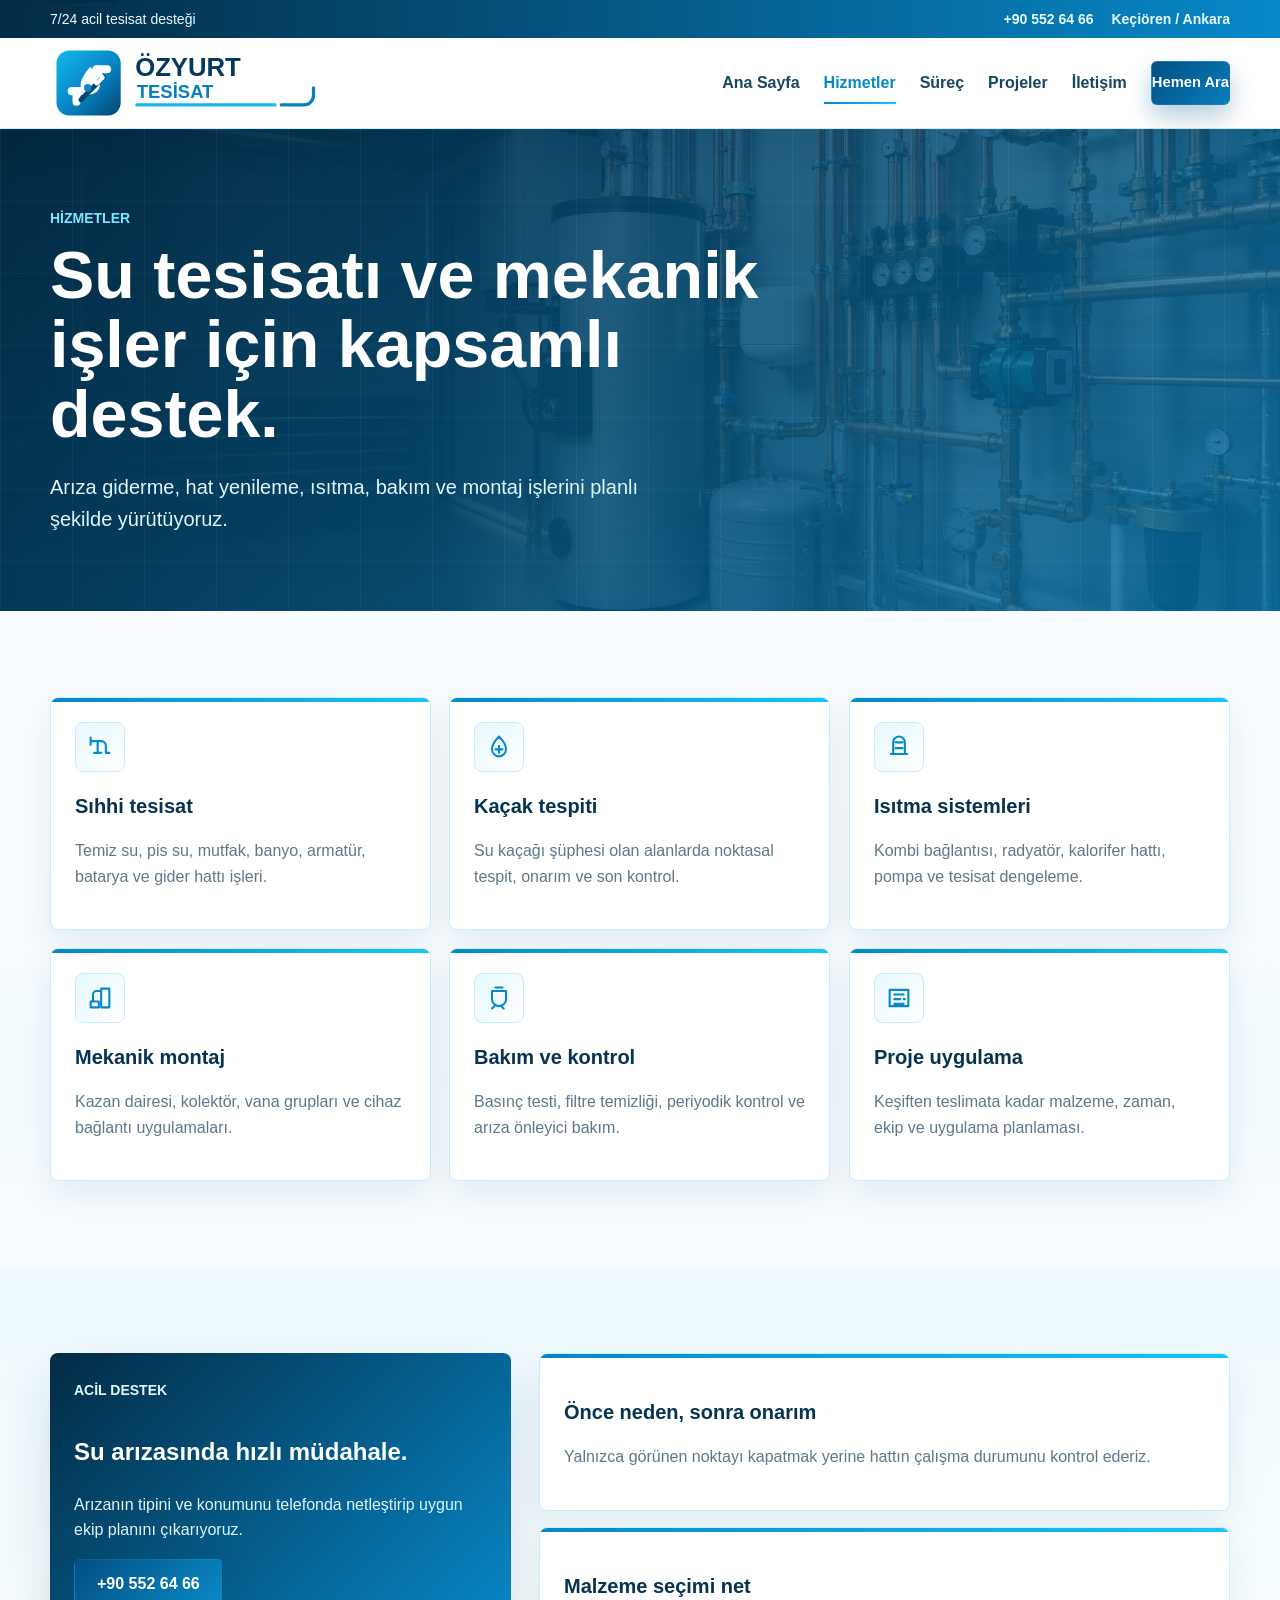
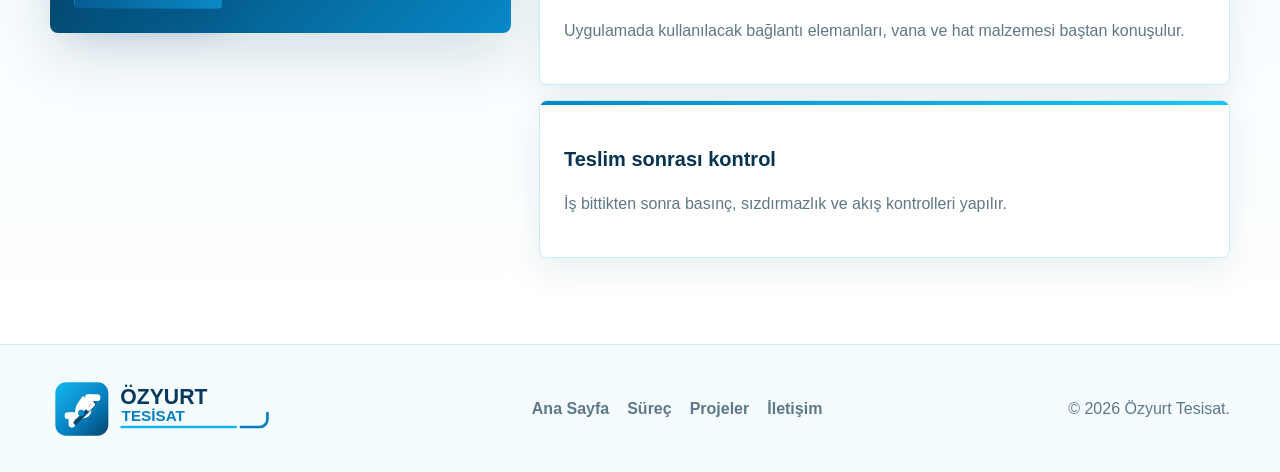
==== hizmetler.html @ d8ae40df "Add files via upload" ====
<!doctype html>
<html lang="tr">
  <head>
    <meta charset="utf-8">
    <meta name="viewport" content="width=device-width, initial-scale=1">
    <meta name="description" content="Özyurt Tesisat hizmetleri: sıhhi tesisat, kaçak tespiti, ısıtma sistemleri, mekanik montaj, bakım ve proje uygulama.">
    <title>Hizmetler | Özyurt Tesisat</title>
    <link rel="icon" href="assets/logo.svg" type="image/svg+xml">
    <link rel="stylesheet" href="styles.css?v=anim8">
  </head>
  <body data-page="hizmetler">
    <a class="skip-link" href="#icerik">İçeriğe geç</a>
    <header class="site-header">
      <div class="topbar">
        <div class="container topbar__inner">
          <span>7/24 acil tesisat desteği</span>
          <div class="topbar__links"><a href="tel:+905526466">+90 552 64 66</a><a href="iletisim.html">Keçiören / Ankara</a></div>
        </div>
      </div>
      <nav class="navbar" aria-label="Ana menü">
        <div class="container navbar__inner">
          <a class="brand" href="index.html"><img src="assets/logo.svg" alt="Özyurt Tesisat"></a>
          <button class="menu-toggle" type="button" aria-expanded="false" aria-controls="site-menu"><span class="menu-toggle__line"></span><span class="menu-toggle__line"></span><span class="menu-toggle__line"></span><span class="sr-only">Menü</span></button>
          <div class="site-menu" id="site-menu">
            <a href="index.html" data-page-link="home">Ana Sayfa</a>
            <a href="hizmetler.html" data-page-link="hizmetler">Hizmetler</a>
            <a href="surec.html" data-page-link="surec">Süreç</a>
            <a href="projeler.html" data-page-link="projeler">Projeler</a>
            <a href="iletisim.html" data-page-link="iletisim">İletişim</a>
            <a class="nav-cta" href="tel:+905526466">Hemen Ara</a>
          </div>
        </div>
      </nav>
    </header>

    <main id="icerik">
      <section class="inner-hero">
        <div class="container inner-hero__content">
          <p class="eyebrow">Hizmetler</p>
          <h1>Su tesisatı ve mekanik işler için kapsamlı destek.</h1>
          <p class="inner-hero__lead">Arıza giderme, hat yenileme, ısıtma, bakım ve montaj işlerini planlı şekilde yürütüyoruz.</p>
        </div>
      </section>

      <section class="section">
        <div class="container services-grid">
          <article class="service-card"><span class="service-card__icon"><svg viewBox="0 0 24 24"><path d="M4 7h9a4 4 0 0 1 4 4v6M17 17h3M4 7V4m0 3v3M10 7v10m-3 0h6"/></svg></span><h3>Sıhhi tesisat</h3><p>Temiz su, pis su, mutfak, banyo, armatür, batarya ve gider hattı işleri.</p></article>
          <article class="service-card"><span class="service-card__icon"><svg viewBox="0 0 24 24"><path d="M12 3s6 6 6 11a6 6 0 0 1-12 0C6 9 12 3 12 3Zm0 8v6m-3-3h6"/></svg></span><h3>Kaçak tespiti</h3><p>Su kaçağı şüphesi olan alanlarda noktasal tespit, onarım ve son kontrol.</p></article>
          <article class="service-card"><span class="service-card__icon"><svg viewBox="0 0 24 24"><path d="M5 18h14M7 18V8a5 5 0 0 1 10 0v10M9 8h6m-6 5h6"/></svg></span><h3>Isıtma sistemleri</h3><p>Kombi bağlantısı, radyatör, kalorifer hattı, pompa ve tesisat dengeleme.</p></article>
          <article class="service-card"><span class="service-card__icon"><svg viewBox="0 0 24 24"><path d="M4 15h7v5H4zM13 4h7v16h-7zM6 15V9a3 3 0 0 1 3-3h4"/></svg></span><h3>Mekanik montaj</h3><p>Kazan dairesi, kolektör, vana grupları ve cihaz bağlantı uygulamaları.</p></article>
          <article class="service-card"><span class="service-card__icon"><svg viewBox="0 0 24 24"><path d="M6 6h12v7a6 6 0 0 1-12 0V6Zm3-3h6M8 19l-2 2m8-2 2 2"/></svg></span><h3>Bakım ve kontrol</h3><p>Basınç testi, filtre temizliği, periyodik kontrol ve arıza önleyici bakım.</p></article>
          <article class="service-card"><span class="service-card__icon"><svg viewBox="0 0 24 24"><path d="M4 5h16v14H4zM8 9h8M8 13h5M16 13h1M8 17h8"/></svg></span><h3>Proje uygulama</h3><p>Keşiften teslimata kadar malzeme, zaman, ekip ve uygulama planlaması.</p></article>
        </div>
      </section>

      <section class="section section--tint">
        <div class="container page-grid">
          <aside class="page-aside">
            <p class="eyebrow">Acil destek</p>
            <h2>Su arızasında hızlı müdahale.</h2>
            <p>Arızanın tipini ve konumunu telefonda netleştirip uygun ekip planını çıkarıyoruz.</p>
            <a class="btn btn--primary" href="tel:+905526466">+90 552 64 66</a>
          </aside>
          <div class="detail-stack">
            <article class="card-panel"><h3>Önce neden, sonra onarım</h3><p>Yalnızca görünen noktayı kapatmak yerine hattın çalışma durumunu kontrol ederiz.</p></article>
            <article class="card-panel"><h3>Malzeme seçimi net</h3><p>Uygulamada kullanılacak bağlantı elemanları, vana ve hat malzemesi baştan konuşulur.</p></article>
            <article class="card-panel"><h3>Teslim sonrası kontrol</h3><p>İş bittikten sonra basınç, sızdırmazlık ve akış kontrolleri yapılır.</p></article>
          </div>
        </div>
      </section>
    </main>

    <footer class="site-footer">
      <div class="container site-footer__inner">
        <img src="assets/logo.svg" alt="Özyurt Tesisat">
        <div class="footer-links"><a href="index.html">Ana Sayfa</a><a href="surec.html">Süreç</a><a href="projeler.html">Projeler</a><a href="iletisim.html">İletişim</a></div>
        <p>© <span id="year"></span> Özyurt Tesisat.</p>
      </div>
    </footer>
    <script src="script.js?v=anim8"></script>
  </body>
</html>
---- styles.css ----
:root {
  --ink: #06334f;
  --muted: #5e7888;
  --deep: #032b45;
  --navy: #043a5c;
  --blue: #0788c8;
  --cyan: #19c4f4;
  --aqua: #7ae6ff;
  --foam: #effbff;
  --foam-strong: #dff7ff;
  --paper: #ffffff;
  --line: #c8edf8;
  --shadow: 0 22px 60px rgba(3, 43, 69, 0.14);
}

* {
  box-sizing: border-box;
}

html {
  scroll-behavior: smooth;
}

body {
  margin: 0;
  color: var(--ink);
  background: linear-gradient(180deg, #ffffff 0%, #f4fbff 52%, #ffffff 100%);
  font-family: "Segoe UI", Arial, Helvetica, sans-serif;
  line-height: 1.6;
}

.site-header,
main,
.site-footer {
  animation: contentEnter 800ms cubic-bezier(0.16, 1, 0.3, 1) forwards;
}

img,
svg {
  display: block;
  max-width: 100%;
}

a {
  color: inherit;
  text-decoration: none;
}

button,
input,
select,
textarea {
  font: inherit;
}

.skip-link {
  position: absolute;
  top: -40px;
  left: 16px;
  z-index: 60;
  padding: 8px 12px;
  color: var(--paper);
  background: var(--deep);
  border-radius: 6px;
}

.skip-link:focus {
  top: 12px;
}

.sr-only {
  position: absolute;
  width: 1px;
  height: 1px;
  padding: 0;
  margin: -1px;
  overflow: hidden;
  clip: rect(0, 0, 0, 0);
  white-space: nowrap;
  border: 0;
}

.container {
  width: min(1180px, calc(100% - 40px));
  margin: 0 auto;
}

.site-header {
  position: sticky;
  top: 0;
  z-index: 30;
  background: rgba(255, 255, 255, 0.96);
  border-bottom: 1px solid var(--line);
  box-shadow: 0 12px 36px rgba(3, 43, 69, 0.08);
  backdrop-filter: blur(16px);
}

.topbar {
  color: #e9fbff;
  background: linear-gradient(90deg, var(--deep), var(--blue));
  font-size: 0.875rem;
}

.topbar__inner,
.navbar__inner,
.intro-band__inner,
.site-footer__inner {
  display: flex;
  align-items: center;
  justify-content: space-between;
  gap: 20px;
}

.topbar__inner {
  min-height: 38px;
}

.topbar__links {
  display: flex;
  gap: 18px;
  flex-wrap: wrap;
  font-weight: 700;
}

.navbar__inner {
  min-height: 90px;
}

.brand {
  width: 286px;
  max-width: 45vw;
}

.brand img {
  width: 100%;
  height: auto;
}

.site-menu {
  display: flex;
  align-items: center;
  gap: 24px;
  color: #17475f;
  font-weight: 800;
}

.site-menu a {
  position: relative;
  padding: 8px 0;
}

.site-menu a:not(.nav-cta)::after {
  position: absolute;
  left: 0;
  bottom: 0;
  width: 100%;
  height: 2px;
  content: "";
  background: linear-gradient(90deg, var(--blue), var(--cyan));
  transform: scaleX(0);
  transform-origin: left;
  transition: transform 180ms ease;
}

.site-menu a:hover::after,
.site-menu a:focus-visible::after,
.site-menu a.is-active::after {
  transform: scaleX(1);
}

.site-menu a.is-active {
  color: var(--blue);
}

.nav-cta {
  display: inline-flex;
  align-items: center;
  justify-content: center;
  min-height: 44px;
  padding: 0 20px;
  color: var(--paper);
  font-size: 0.92rem;
  background: linear-gradient(135deg, #034f82, #087ebd);
  border: 1px solid rgba(255, 255, 255, 0.12);
  border-radius: 6px;
  box-shadow: 0 12px 24px rgba(3, 79, 130, 0.28);
}

.menu-toggle {
  display: none;
  flex: 0 0 44px;
  width: 44px;
  height: 44px;
  align-items: center;
  justify-content: center;
  flex-direction: column;
  gap: 5px;
  padding: 0;
  background: var(--blue);
  border: 1px solid var(--blue);
  border-radius: 6px;
  cursor: pointer;
}

.menu-toggle__line {
  width: 20px;
  height: 2px;
  background: var(--paper);
}

.hero {
  position: relative;
  min-height: 66vh;
  display: grid;
  align-items: center;
  overflow: hidden;
  color: var(--paper);
}

.hero__bg {
  position: absolute;
  inset: 0;
  background:
    linear-gradient(90deg, rgba(3, 43, 69, 0.95) 0%, rgba(4, 58, 92, 0.84) 43%, rgba(7, 136, 200, 0.22) 78%),
    url("assets/ozyurt-hero.png") center right / cover no-repeat;
}

.hero__content {
  position: relative;
  z-index: 1;
  display: grid;
  grid-template-columns: minmax(0, 1.06fr) minmax(310px, 0.74fr);
  gap: 46px;
  align-items: center;
  padding: 64px 0 46px;
}

.hero-copy {
  min-width: 0;
}

.eyebrow,
.section-kicker {
  display: inline-flex;
  margin: 0 0 12px;
  color: var(--blue);
  font-size: 0.875rem;
  font-weight: 900;
  text-transform: uppercase;
}

.hero .eyebrow,
.inner-hero .eyebrow,
.contact-section .eyebrow {
  color: var(--aqua);
}

.hero h1,
.inner-hero h1 {
  max-width: 760px;
  margin: 0;
  font-size: 4.15rem;
  line-height: 1.04;
  letter-spacing: 0;
  overflow-wrap: break-word;
}

.hero__lead,
.inner-hero__lead {
  max-width: 650px;
  margin: 22px 0 0;
  color: #dff7ff;
  font-size: 1.25rem;
}

.hero__actions,
.cta-actions {
  display: flex;
  flex-wrap: wrap;
  gap: 14px;
  margin-top: 34px;
}

.btn {
  display: inline-flex;
  align-items: center;
  justify-content: center;
  gap: 10px;
  min-height: 50px;
  padding: 0 22px;
  color: inherit;
  border: 1px solid transparent;
  border-radius: 6px;
  font-weight: 900;
  cursor: pointer;
  transition: transform 180ms ease, box-shadow 180ms ease, background-color 180ms ease;
}

.btn svg {
  width: 18px;
  height: 18px;
  fill: none;
  stroke: currentColor;
  stroke-width: 2.4;
  stroke-linecap: round;
  stroke-linejoin: round;
}

.btn:hover,
.btn:focus-visible {
  transform: translateY(-2px);
}

.btn--primary {
  color: var(--paper);
  background: linear-gradient(135deg, #034f82, #0b8bc7);
  box-shadow: 0 16px 32px rgba(3, 79, 130, 0.3);
}

.btn--ghost {
  color: var(--paper);
  background: rgba(255, 255, 255, 0.1);
  border-color: rgba(255, 255, 255, 0.34);
}

.btn--outline {
  color: var(--blue);
  background: var(--paper);
  border-color: var(--line);
}

.hero__metrics {
  display: grid;
  grid-template-columns: repeat(3, minmax(0, 158px));
  gap: 12px;
  margin-top: 36px;
}

.hero__metrics div {
  min-height: 92px;
  padding: 16px;
  background: rgba(255, 255, 255, 0.12);
  border: 1px solid rgba(255, 255, 255, 0.22);
  border-radius: 8px;
  backdrop-filter: blur(10px);
}

.hero__metrics strong,
.hero__metrics span {
  display: block;
}

.hero__metrics strong {
  font-size: 1.25rem;
}

.hero__metrics span {
  margin-top: 3px;
  color: #d8f7ff;
  font-size: 0.875rem;
}

.hero-card {
  align-self: center;
  display: flex;
  flex-direction: column;
  justify-content: center;
  min-height: 380px;
  padding: 28px;
  color: var(--paper);
  background:
    linear-gradient(180deg, rgba(255, 255, 255, 0.16), rgba(255, 255, 255, 0.08)),
    rgba(3, 43, 69, 0.54);
  border: 1px solid rgba(216, 247, 255, 0.28);
  border-radius: 8px;
  box-shadow: 0 28px 80px rgba(0, 16, 28, 0.32);
  backdrop-filter: blur(18px);
}

.hero-card__badge {
  width: max-content;
  padding: 7px 10px;
  color: #dbf8ff;
  background: rgba(25, 196, 244, 0.18);
  border: 1px solid rgba(122, 230, 255, 0.26);
  border-radius: 6px;
  font-size: 0.78rem;
  font-weight: 900;
  text-transform: uppercase;
}

.hero-card h2 {
  margin: 18px 0 10px;
  font-size: 2rem;
  line-height: 1.15;
}

.hero-card p,
.hero-card dd {
  color: #d8f7ff;
}

.hero-card p {
  margin: 0;
}

.hero-card dl {
  display: grid;
  gap: 12px;
  margin: 24px 0;
}

.hero-card dl div {
  padding: 14px;
  background: rgba(255, 255, 255, 0.1);
  border: 1px solid rgba(255, 255, 255, 0.14);
  border-radius: 8px;
}

.hero-card dt {
  color: var(--aqua);
  font-size: 0.78rem;
  font-weight: 900;
  text-transform: uppercase;
}

.hero-card dd {
  margin: 4px 0 0;
  font-weight: 800;
}

.trust-band {
  position: relative;
  margin-top: -34px;
  z-index: 2;
}

.trust-grid {
  display: grid;
  grid-template-columns: repeat(4, minmax(0, 1fr));
  gap: 12px;
  padding: 14px;
  background: rgba(255, 255, 255, 0.94);
  border: 1px solid var(--line);
  border-radius: 8px;
  box-shadow: var(--shadow);
  backdrop-filter: blur(12px);
}

.trust-grid article {
  min-height: 108px;
  padding: 18px;
  background: linear-gradient(180deg, #ffffff, #f3fbff);
  border: 1px solid #d7f3fb;
  border-radius: 8px;
}

.trust-grid strong,
.trust-grid span {
  display: block;
}

.trust-grid strong {
  color: var(--ink);
  font-size: 1.05rem;
}

.trust-grid span {
  margin-top: 6px;
  color: var(--muted);
  font-size: 0.92rem;
}

.intro-band {
  background: var(--paper);
  border-bottom: 1px solid var(--line);
}

.intro-band__inner {
  min-height: 96px;
}

.intro-band p {
  max-width: 780px;
  margin: 0;
  color: var(--muted);
  font-size: 1.0625rem;
}

.intro-band a,
.text-link {
  color: var(--blue);
  font-weight: 900;
  border-bottom: 2px solid var(--cyan);
}

.section {
  padding: 86px 0;
}

.section--tint {
  background: linear-gradient(180deg, var(--foam) 0%, #ffffff 100%);
}

.section--compact {
  padding-top: 18px;
}

.section-heading {
  max-width: 770px;
  margin-bottom: 36px;
}

.section-heading h2,
.split__copy h2,
.showcase__content h2,
.contact-copy h2,
.card-panel h2 {
  margin: 0;
  color: var(--ink);
  font-size: 2.25rem;
  line-height: 1.18;
  letter-spacing: 0;
}

.section-heading p,
.split__copy p,
.showcase__content p,
.card-panel p,
.project-card p,
.service-card p,
.process-card p,
.faq-item p,
.contact-copy p {
  color: var(--muted);
}

.services-grid,
.project-grid,
.feature-grid {
  display: grid;
  grid-template-columns: repeat(3, minmax(0, 1fr));
  gap: 18px;
}

.service-card,
.process-card,
.project-card,
.card-panel,
.faq-item,
.contact-form,
.contact-info-card {
  background: var(--paper);
  border: 1px solid var(--line);
  border-radius: 8px;
  box-shadow: 0 12px 34px rgba(3, 43, 69, 0.08);
}

.service-card,
.process-card,
.project-card,
.card-panel {
  position: relative;
  overflow: hidden;
  padding: 24px;
  transition: transform 180ms ease, box-shadow 180ms ease, border-color 180ms ease;
}

.service-card::before,
.process-card::before,
.project-card::before,
.card-panel::before,
.contact-info-card::before {
  position: absolute;
  inset: 0 auto auto 0;
  width: 100%;
  height: 4px;
  content: "";
  background: linear-gradient(90deg, var(--blue), var(--cyan));
}

.service-card:hover,
.process-card:hover,
.project-card:hover,
.card-panel:hover {
  transform: translateY(-4px);
  border-color: #9ce6f7;
  box-shadow: 0 20px 50px rgba(3, 43, 69, 0.13);
}

.service-card {
  min-height: 232px;
}

.service-card__icon,
.feature-icon {
  display: grid;
  width: 50px;
  height: 50px;
  place-items: center;
  color: var(--blue);
  background: linear-gradient(135deg, #e6f9ff, #ffffff);
  border: 1px solid var(--line);
  border-radius: 8px;
}

.service-card__icon svg,
.feature-icon svg {
  width: 28px;
  height: 28px;
  fill: none;
  stroke: currentColor;
  stroke-width: 1.8;
  stroke-linecap: round;
  stroke-linejoin: round;
}

.service-card h3,
.process-card h3,
.project-card h3,
.card-panel h3 {
  margin: 18px 0 8px;
  font-size: 1.25rem;
}

.split {
  display: grid;
  grid-template-columns: 0.9fr 1.1fr;
  gap: 56px;
  align-items: start;
}

.process-list {
  display: grid;
  grid-template-columns: repeat(2, minmax(0, 1fr));
  gap: 16px;
}

.process-card {
  min-height: 178px;
}

.process-card span {
  color: var(--blue);
  font-size: 1rem;
  font-weight: 900;
}

.showcase {
  background: #ffffff;
}

.showcase__inner {
  display: grid;
  grid-template-columns: 1.05fr 0.95fr;
  gap: 52px;
  align-items: center;
}

.showcase__image {
  min-height: 520px;
  background:
    linear-gradient(180deg, rgba(7, 136, 200, 0.04), rgba(3, 43, 69, 0.15)),
    url("assets/ozyurt-hero.png") center right / cover no-repeat;
  border-radius: 8px;
  box-shadow: var(--shadow);
}

.check-list {
  display: grid;
  gap: 12px;
  padding: 0;
  margin: 22px 0 0;
  list-style: none;
}

.check-list li {
  position: relative;
  padding-left: 28px;
  color: #24566d;
  font-weight: 800;
}

.check-list li::before {
  position: absolute;
  left: 0;
  top: 3px;
  width: 18px;
  height: 18px;
  content: "";
  background: linear-gradient(135deg, var(--blue), var(--cyan));
  border-radius: 50%;
  box-shadow: 0 0 0 5px rgba(25, 196, 244, 0.12);
}

.inner-hero {
  position: relative;
  overflow: hidden;
  color: var(--paper);
  background:
    linear-gradient(90deg, rgba(255, 255, 255, 0.07) 1px, transparent 1px),
    linear-gradient(180deg, rgba(255, 255, 255, 0.06) 1px, transparent 1px),
    linear-gradient(135deg, var(--deep), var(--blue));
  background-size: 72px 72px, 72px 72px, auto;
}

.inner-hero::after {
  position: absolute;
  inset: 0;
  content: "";
  background:
    linear-gradient(90deg, rgba(3, 43, 69, 0.82), rgba(3, 43, 69, 0.36)),
    url("assets/ozyurt-hero.png") center right / cover no-repeat;
  opacity: 0.34;
}

.inner-hero__content {
  position: relative;
  z-index: 1;
  padding: 76px 0;
}

.page-grid {
  display: grid;
  grid-template-columns: 0.8fr 1.2fr;
  gap: 28px;
  align-items: start;
}

.page-aside {
  position: sticky;
  top: 126px;
  padding: 24px;
  color: var(--paper);
  background: linear-gradient(135deg, var(--deep), var(--blue));
  border-radius: 8px;
  box-shadow: var(--shadow);
}

.page-aside p {
  color: #dff7ff;
}

.detail-stack {
  display: grid;
  gap: 16px;
}

.project-card {
  min-height: 245px;
  background:
    linear-gradient(180deg, rgba(255, 255, 255, 0.96), rgba(239, 251, 255, 0.98));
}

.project-card span {
  color: var(--blue);
  font-size: 0.875rem;
  font-weight: 900;
  text-transform: uppercase;
}

.faq-list {
  display: grid;
  gap: 12px;
}

.faq-item {
  overflow: hidden;
}

.faq-item button {
  display: flex;
  align-items: center;
  justify-content: space-between;
  width: 100%;
  min-height: 68px;
  gap: 18px;
  padding: 0 22px;
  color: var(--ink);
  background: transparent;
  border: 0;
  font-weight: 900;
  text-align: left;
  cursor: pointer;
}

.faq-item button svg {
  width: 20px;
  height: 20px;
  flex: 0 0 auto;
  fill: none;
  stroke: var(--blue);
  stroke-width: 2.4;
  stroke-linecap: round;
  stroke-linejoin: round;
  transition: transform 180ms ease;
}

.faq-item p {
  display: none;
  padding: 0 22px 22px;
  margin: 0;
}

.faq-item.is-open p {
  display: block;
}

.faq-item.is-open button svg {
  transform: rotate(180deg);
}

.contact-section {
  padding: 86px 0;
  color: var(--paper);
  background:
    linear-gradient(90deg, rgba(255, 255, 255, 0.06) 1px, transparent 1px),
    linear-gradient(180deg, rgba(255, 255, 255, 0.05) 1px, transparent 1px),
    linear-gradient(135deg, var(--deep), var(--navy));
  background-size: 80px 80px, 80px 80px, auto;
}

.contact-grid {
  display: grid;
  grid-template-columns: 0.88fr 1.12fr;
  gap: 50px;
  align-items: start;
}

.contact-copy h2,
.contact-copy p {
  color: var(--paper);
}

.contact-copy p {
  max-width: 560px;
  margin: 18px 0 24px;
  color: #d8f7ff;
  font-size: 1.0625rem;
}

.contact-lines {
  display: grid;
  gap: 12px;
}

.contact-lines a,
.contact-owner,
.contact-lines address {
  min-height: 44px;
  padding: 12px 14px;
  margin: 0;
  color: #f8fcfc;
  background: rgba(255, 255, 255, 0.1);
  border: 1px solid rgba(255, 255, 255, 0.18);
  border-radius: 6px;
  font-style: normal;
  font-weight: 800;
}

.contact-owner {
  display: flex;
  align-items: center;
  color: var(--deep);
  background: #f4fcff;
  border-color: rgba(122, 230, 255, 0.5);
}

.contact-form {
  display: grid;
  grid-template-columns: repeat(2, minmax(0, 1fr));
  gap: 16px;
  padding: 28px;
  color: var(--ink);
}

.contact-form label {
  display: grid;
  gap: 7px;
  color: #315d72;
  font-size: 0.875rem;
  font-weight: 900;
}

.contact-form label:nth-child(4) {
  grid-column: 1 / -1;
}

.contact-form input,
.contact-form select,
.contact-form textarea {
  width: 100%;
  border: 1px solid var(--line);
  border-radius: 6px;
  color: var(--ink);
  background: #fbfeff;
}

.contact-form input,
.contact-form select {
  height: 48px;
  padding: 0 12px;
}

.contact-form textarea {
  min-height: 128px;
  resize: vertical;
  padding: 12px;
}

.contact-form input:focus,
.contact-form select:focus,
.contact-form textarea:focus {
  outline: 3px solid rgba(25, 196, 244, 0.18);
  border-color: var(--cyan);
}

.contact-form .btn {
  width: max-content;
}

.form-status {
  min-height: 24px;
  margin: 12px 0 0;
  color: var(--blue);
  font-weight: 900;
}

.contact-info-card {
  position: relative;
  overflow: hidden;
  padding: 22px;
  color: var(--ink);
}

.contact-info-card h3 {
  color: var(--deep);
}

.contact-info-card p {
  color: var(--muted);
}

.reveal-on-scroll {
  opacity: 0;
  filter: blur(8px);
  transform: translateY(46px) scale(0.99);
  transition: opacity 650ms ease, filter 650ms ease, transform 650ms cubic-bezier(0.16, 1, 0.3, 1);
  will-change: opacity, filter, transform;
}

.reveal-on-scroll.is-visible {
  opacity: 1;
  filter: blur(0);
  transform: translateY(0);
}

.site-footer {
  padding: 32px 0;
  background: #f5fcff;
  border-top: 1px solid var(--line);
}

.site-footer img {
  width: 236px;
}

.site-footer p,
.footer-links a {
  margin: 0;
  color: var(--muted);
}

.footer-links {
  display: flex;
  flex-wrap: wrap;
  gap: 12px 18px;
  justify-content: flex-end;
  font-weight: 800;
}

@media (max-width: 980px) {
  .topbar__inner {
    justify-content: center;
    text-align: center;
  }

  .topbar__links {
    display: none;
  }

  .menu-toggle {
    display: inline-flex;
  }

  .site-menu {
    position: absolute;
    top: 128px;
    left: 20px;
    right: 20px;
    display: none;
    flex-direction: column;
    align-items: stretch;
    gap: 0;
    padding: 12px;
    background: var(--paper);
    border: 1px solid var(--line);
    border-radius: 8px;
    box-shadow: var(--shadow);
  }

  .site-menu.is-open {
    display: flex;
  }

  .site-menu a {
    padding: 12px;
  }

  .nav-cta {
    margin-top: 6px;
  }

  .hero {
    min-height: 70vh;
  }

  .hero__content {
    grid-template-columns: 1fr;
  }

  .hero-card {
    max-width: 620px;
    min-height: auto;
  }

  .hero h1,
  .inner-hero h1 {
    font-size: 3rem;
    max-width: 650px;
  }

  .services-grid,
  .project-grid,
  .feature-grid,
  .trust-grid,
  .split,
  .showcase__inner,
  .contact-grid,
  .page-grid {
    grid-template-columns: repeat(2, minmax(0, 1fr));
  }

  .split,
  .showcase__inner,
  .contact-grid,
  .page-grid {
    grid-template-columns: 1fr;
  }

  .page-aside {
    position: static;
  }

  .showcase__image {
    min-height: 360px;
  }
}

@media (max-width: 720px) {
  .container {
    width: min(100% - 28px, 1180px);
  }

  .navbar__inner {
    gap: 14px;
    min-height: 72px;
  }

  .brand {
    width: 214px;
    max-width: calc(100vw - 88px);
  }

  .site-menu {
    top: 110px;
    left: 14px;
    right: 14px;
  }

  .hero {
    min-height: 58vh;
  }

  .hero__bg {
    background:
      linear-gradient(90deg, rgba(3, 43, 69, 0.96) 0%, rgba(4, 58, 92, 0.82) 62%, rgba(7, 136, 200, 0.35) 100%),
      url("assets/ozyurt-hero.png") center right / cover no-repeat;
  }

  .hero__content {
    padding: 42px 0 28px;
  }

  .hero-card {
    display: none;
  }

  .hero h1,
  .inner-hero h1 {
    max-width: 335px;
    font-size: 2.18rem;
    line-height: 1.08;
  }

  .hero__lead,
  .inner-hero__lead {
    max-width: 340px;
    font-size: 1.0625rem;
  }

  .hero__actions,
  .cta-actions {
    max-width: 360px;
    flex-direction: column;
    align-items: stretch;
  }

  .hero__actions .btn,
  .cta-actions .btn {
    width: 100%;
  }

  .hero__metrics {
    display: none;
  }

  .trust-band {
    margin-top: 0;
  }

  .trust-grid,
  .services-grid,
  .project-grid,
  .feature-grid {
    grid-template-columns: 1fr;
  }

  .intro-band__inner,
  .site-footer__inner {
    align-items: flex-start;
    flex-direction: column;
  }

  .footer-links {
    justify-content: flex-start;
  }

  .section,
  .contact-section {
    padding: 62px 0;
  }

  .section-heading h2,
  .split__copy h2,
  .showcase__content h2,
  .contact-copy h2,
  .card-panel h2 {
    font-size: 1.8rem;
  }

  .process-list,
  .contact-form {
    grid-template-columns: 1fr;
  }

  .contact-form {
    padding: 20px;
  }

  .contact-form .btn {
    width: 100%;
  }
}

@keyframes pageEnter {
  from {
    opacity: 0;
    filter: blur(14px);
    transform: translateY(88px) scale(0.975);
  }

  to {
    opacity: 1;
    filter: blur(0);
    transform: translateY(0) scale(1);
  }
}

@keyframes contentEnter {
  0% {
    opacity: 0;
    filter: blur(10px);
    transform: translateY(32px) scale(0.99);
  }

  34% {
    opacity: 0;
    filter: blur(10px);
    transform: translateY(32px) scale(0.99);
  }

  100% {
    opacity: 1;
    filter: blur(0);
    transform: translateY(0) scale(1);
  }
}

@media (max-width: 420px) {
  .brand {
    width: 188px;
  }

  .hero h1,
  .inner-hero h1 {
    max-width: 320px;
    font-size: 2rem;
  }

  .btn {
    width: 100%;
  }

  .showcase__image {
    min-height: 280px;
  }
}

@media (max-width: 360px) {
  .brand {
    width: 178px;
  }

  .hero h1,
  .inner-hero h1 {
    max-width: 292px;
    font-size: 1.82rem;
  }
}

@media (max-width: 720px) and (max-height: 760px) {
  .hero {
    min-height: 60vh;
  }

  .hero__content {
    padding-top: 42px;
  }

  .hero__actions {
    margin-top: 24px;
  }

  .hero__metrics {
    display: none;
  }
}
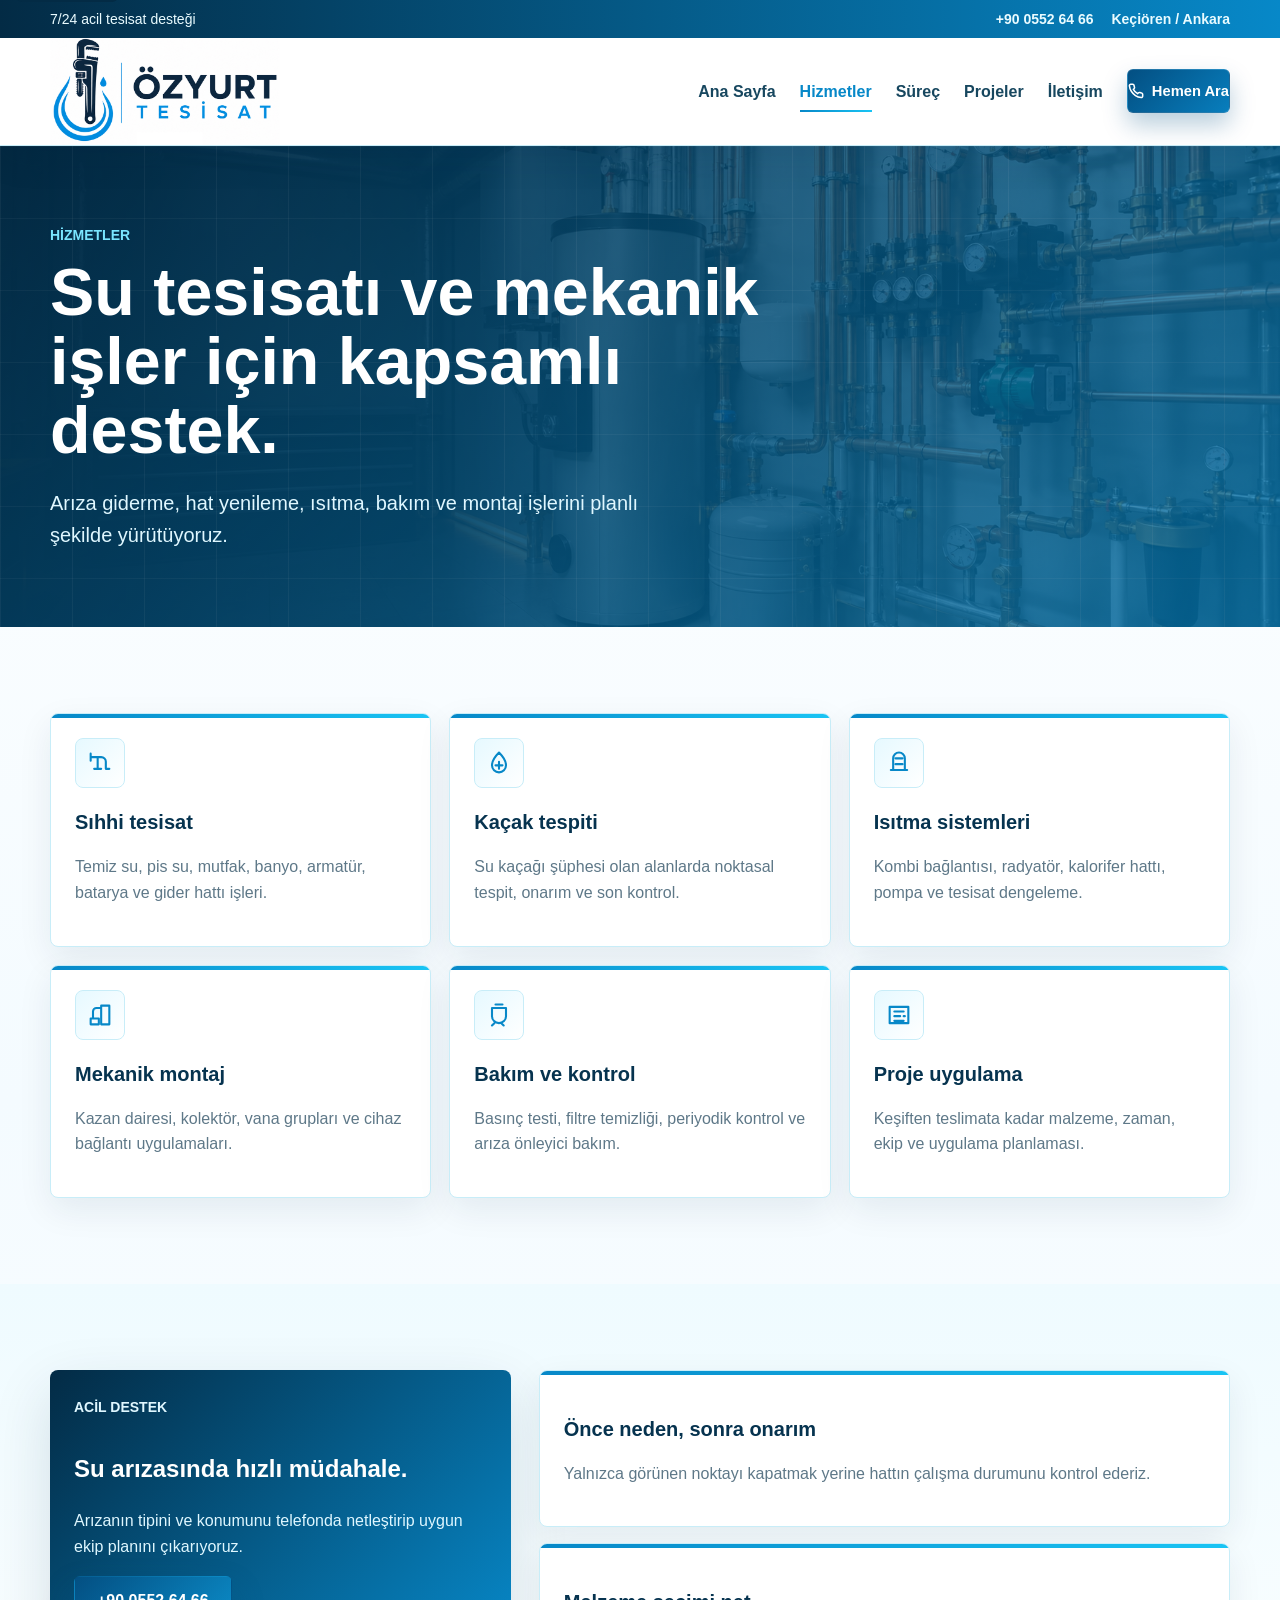
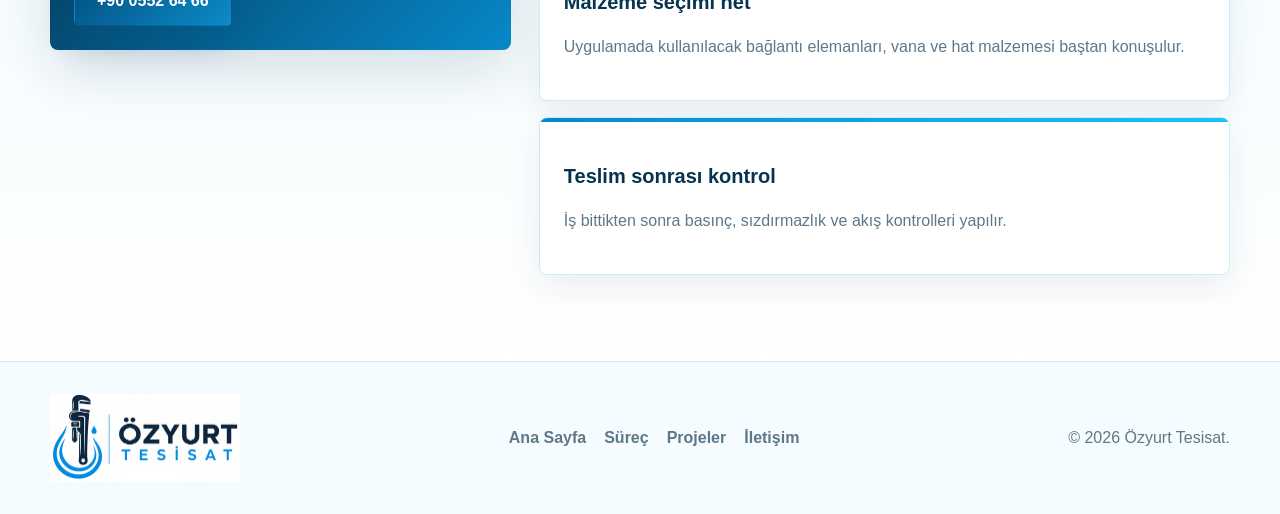
==== commit 5807f67a: "Add files via upload" ====
--- a/hizmetler.html
+++ b/hizmetler.html
@@ -5,8 +5,9 @@
     <meta name="viewport" content="width=device-width, initial-scale=1">
     <meta name="description" content="Özyurt Tesisat hizmetleri: sıhhi tesisat, kaçak tespiti, ısıtma sistemleri, mekanik montaj, bakım ve proje uygulama.">
     <title>Hizmetler | Özyurt Tesisat</title>
-    <link rel="icon" href="assets/logo.svg" type="image/svg+xml">
-    <link rel="stylesheet" href="styles.css?v=anim8">
+    <link rel="icon" href="assets/favicon.ico?v=tesisat3" sizes="any">
+    <link rel="icon" href="assets/favicon.png?v=tesisat3" type="image/png">
+    <link rel="stylesheet" href="styles.css?v=tesisat1">
   </head>
   <body data-page="hizmetler">
     <a class="skip-link" href="#icerik">İçeriğe geç</a>
@@ -14,12 +15,12 @@
       <div class="topbar">
         <div class="container topbar__inner">
           <span>7/24 acil tesisat desteği</span>
-          <div class="topbar__links"><a href="tel:+905526466">+90 552 64 66</a><a href="iletisim.html">Keçiören / Ankara</a></div>
+          <div class="topbar__links"><a href="tel:+9005526466">+90 0552 64 66</a><a href="iletisim.html">Keçiören / Ankara</a></div>
         </div>
       </div>
       <nav class="navbar" aria-label="Ana menü">
         <div class="container navbar__inner">
-          <a class="brand" href="index.html"><img src="assets/logo.svg" alt="Özyurt Tesisat"></a>
+          <a class="brand" href="index.html"><img src="assets/ozyurt-logo-banner.png?v=tesisat1" alt="Özyurt Tesisat"></a>
           <button class="menu-toggle" type="button" aria-expanded="false" aria-controls="site-menu"><span class="menu-toggle__line"></span><span class="menu-toggle__line"></span><span class="menu-toggle__line"></span><span class="sr-only">Menü</span></button>
           <div class="site-menu" id="site-menu">
             <a href="index.html" data-page-link="home">Ana Sayfa</a>
@@ -27,7 +28,7 @@
             <a href="surec.html" data-page-link="surec">Süreç</a>
             <a href="projeler.html" data-page-link="projeler">Projeler</a>
             <a href="iletisim.html" data-page-link="iletisim">İletişim</a>
-            <a class="nav-cta" href="tel:+905526466">Hemen Ara</a>
+            <a class="nav-cta" href="tel:+9005526466"><svg viewBox="0 0 24 24" aria-hidden="true"><path d="M22 16.9v3a2 2 0 0 1-2.2 2 19.8 19.8 0 0 1-8.6-3.1 19.4 19.4 0 0 1-6-6A19.8 19.8 0 0 1 2.1 4.2 2 2 0 0 1 4.1 2h3a2 2 0 0 1 2 1.7c.1.9.3 1.7.6 2.5a2 2 0 0 1-.4 2.1L8 9.6a16 16 0 0 0 6.4 6.4l1.3-1.3a2 2 0 0 1 2.1-.4c.8.3 1.6.5 2.5.6A2 2 0 0 1 22 16.9Z"/></svg>Hemen Ara</a>
           </div>
         </div>
       </nav>
@@ -59,7 +60,7 @@
             <p class="eyebrow">Acil destek</p>
             <h2>Su arızasında hızlı müdahale.</h2>
             <p>Arızanın tipini ve konumunu telefonda netleştirip uygun ekip planını çıkarıyoruz.</p>
-            <a class="btn btn--primary" href="tel:+905526466">+90 552 64 66</a>
+            <a class="btn btn--primary" href="tel:+9005526466">+90 0552 64 66</a>
           </aside>
           <div class="detail-stack">
             <article class="card-panel"><h3>Önce neden, sonra onarım</h3><p>Yalnızca görünen noktayı kapatmak yerine hattın çalışma durumunu kontrol ederiz.</p></article>
@@ -72,11 +73,11 @@
 
     <footer class="site-footer">
       <div class="container site-footer__inner">
-        <img src="assets/logo.svg" alt="Özyurt Tesisat">
+        <img src="assets/ozyurt-logo-banner.png?v=tesisat1" alt="Özyurt Tesisat">
         <div class="footer-links"><a href="index.html">Ana Sayfa</a><a href="surec.html">Süreç</a><a href="projeler.html">Projeler</a><a href="iletisim.html">İletişim</a></div>
         <p>© <span id="year"></span> Özyurt Tesisat.</p>
       </div>
     </footer>
-    <script src="script.js?v=anim8"></script>
+    <script src="script.js?v=noanim1"></script>
   </body>
 </html>
--- a/styles.css
+++ b/styles.css
@@ -17,22 +17,12 @@
   box-sizing: border-box;
 }
 
-html {
-  scroll-behavior: smooth;
-}
-
 body {
   margin: 0;
   color: var(--ink);
   background: linear-gradient(180deg, #ffffff 0%, #f4fbff 52%, #ffffff 100%);
   font-family: "Segoe UI", Arial, Helvetica, sans-serif;
   line-height: 1.6;
-}
-
-.site-header,
-main,
-.site-footer {
-  animation: contentEnter 800ms cubic-bezier(0.16, 1, 0.3, 1) forwards;
 }
 
 img,
@@ -123,11 +113,11 @@
 }
 
 .navbar__inner {
-  min-height: 90px;
+  min-height: 88px;
 }
 
 .brand {
-  width: 286px;
+  width: 230px;
   max-width: 45vw;
 }
 
@@ -159,7 +149,6 @@
   background: linear-gradient(90deg, var(--blue), var(--cyan));
   transform: scaleX(0);
   transform-origin: left;
-  transition: transform 180ms ease;
 }
 
 .site-menu a:hover::after,
@@ -176,6 +165,7 @@
   display: inline-flex;
   align-items: center;
   justify-content: center;
+  gap: 8px;
   min-height: 44px;
   padding: 0 20px;
   color: var(--paper);
@@ -184,6 +174,17 @@
   border: 1px solid rgba(255, 255, 255, 0.12);
   border-radius: 6px;
   box-shadow: 0 12px 24px rgba(3, 79, 130, 0.28);
+}
+
+.nav-cta svg {
+  width: 16px;
+  height: 16px;
+  flex: 0 0 auto;
+  fill: none;
+  stroke: currentColor;
+  stroke-width: 2.3;
+  stroke-linecap: round;
+  stroke-linejoin: round;
 }
 
 .menu-toggle {
@@ -293,7 +294,6 @@
   border-radius: 6px;
   font-weight: 900;
   cursor: pointer;
-  transition: transform 180ms ease, box-shadow 180ms ease, background-color 180ms ease;
 }
 
 .btn svg {
@@ -306,15 +306,16 @@
   stroke-linejoin: round;
 }
 
-.btn:hover,
-.btn:focus-visible {
-  transform: translateY(-2px);
-}
-
 .btn--primary {
   color: var(--paper);
   background: linear-gradient(135deg, #034f82, #0b8bc7);
   box-shadow: 0 16px 32px rgba(3, 79, 130, 0.3);
+}
+
+.btn--whatsapp {
+  color: var(--paper);
+  background: linear-gradient(135deg, #128c4a, #25d366);
+  box-shadow: 0 16px 32px rgba(18, 140, 74, 0.28);
 }
 
 .btn--ghost {
@@ -563,7 +564,6 @@
   position: relative;
   overflow: hidden;
   padding: 24px;
-  transition: transform 180ms ease, box-shadow 180ms ease, border-color 180ms ease;
 }
 
 .service-card::before,
@@ -583,7 +583,6 @@
 .process-card:hover,
 .project-card:hover,
 .card-panel:hover {
-  transform: translateY(-4px);
   border-color: #9ce6f7;
   box-shadow: 0 20px 50px rgba(3, 43, 69, 0.13);
 }
@@ -793,7 +792,6 @@
   stroke-width: 2.4;
   stroke-linecap: round;
   stroke-linejoin: round;
-  transition: transform 180ms ease;
 }
 
 .faq-item p {
@@ -804,10 +802,6 @@
 
 .faq-item.is-open p {
   display: block;
-}
-
-.faq-item.is-open button svg {
-  transform: rotate(180deg);
 }
 
 .contact-section {
@@ -941,20 +935,6 @@
   color: var(--muted);
 }
 
-.reveal-on-scroll {
-  opacity: 0;
-  filter: blur(8px);
-  transform: translateY(46px) scale(0.99);
-  transition: opacity 650ms ease, filter 650ms ease, transform 650ms cubic-bezier(0.16, 1, 0.3, 1);
-  will-change: opacity, filter, transform;
-}
-
-.reveal-on-scroll.is-visible {
-  opacity: 1;
-  filter: blur(0);
-  transform: translateY(0);
-}
-
 .site-footer {
   padding: 32px 0;
   background: #f5fcff;
@@ -962,7 +942,7 @@
 }
 
 .site-footer img {
-  width: 236px;
+  width: 190px;
 }
 
 .site-footer p,
@@ -1074,11 +1054,11 @@
 
   .navbar__inner {
     gap: 14px;
-    min-height: 72px;
+    min-height: 68px;
   }
 
   .brand {
-    width: 214px;
+    width: 160px;
     max-width: calc(100vw - 88px);
   }
 
@@ -1183,43 +1163,9 @@
   }
 }
 
-@keyframes pageEnter {
-  from {
-    opacity: 0;
-    filter: blur(14px);
-    transform: translateY(88px) scale(0.975);
-  }
-
-  to {
-    opacity: 1;
-    filter: blur(0);
-    transform: translateY(0) scale(1);
-  }
-}
-
-@keyframes contentEnter {
-  0% {
-    opacity: 0;
-    filter: blur(10px);
-    transform: translateY(32px) scale(0.99);
-  }
-
-  34% {
-    opacity: 0;
-    filter: blur(10px);
-    transform: translateY(32px) scale(0.99);
-  }
-
-  100% {
-    opacity: 1;
-    filter: blur(0);
-    transform: translateY(0) scale(1);
-  }
-}
-
 @media (max-width: 420px) {
   .brand {
-    width: 188px;
+    width: 150px;
   }
 
   .hero h1,
@@ -1239,7 +1185,7 @@
 
 @media (max-width: 360px) {
   .brand {
-    width: 178px;
+    width: 142px;
   }
 
   .hero h1,
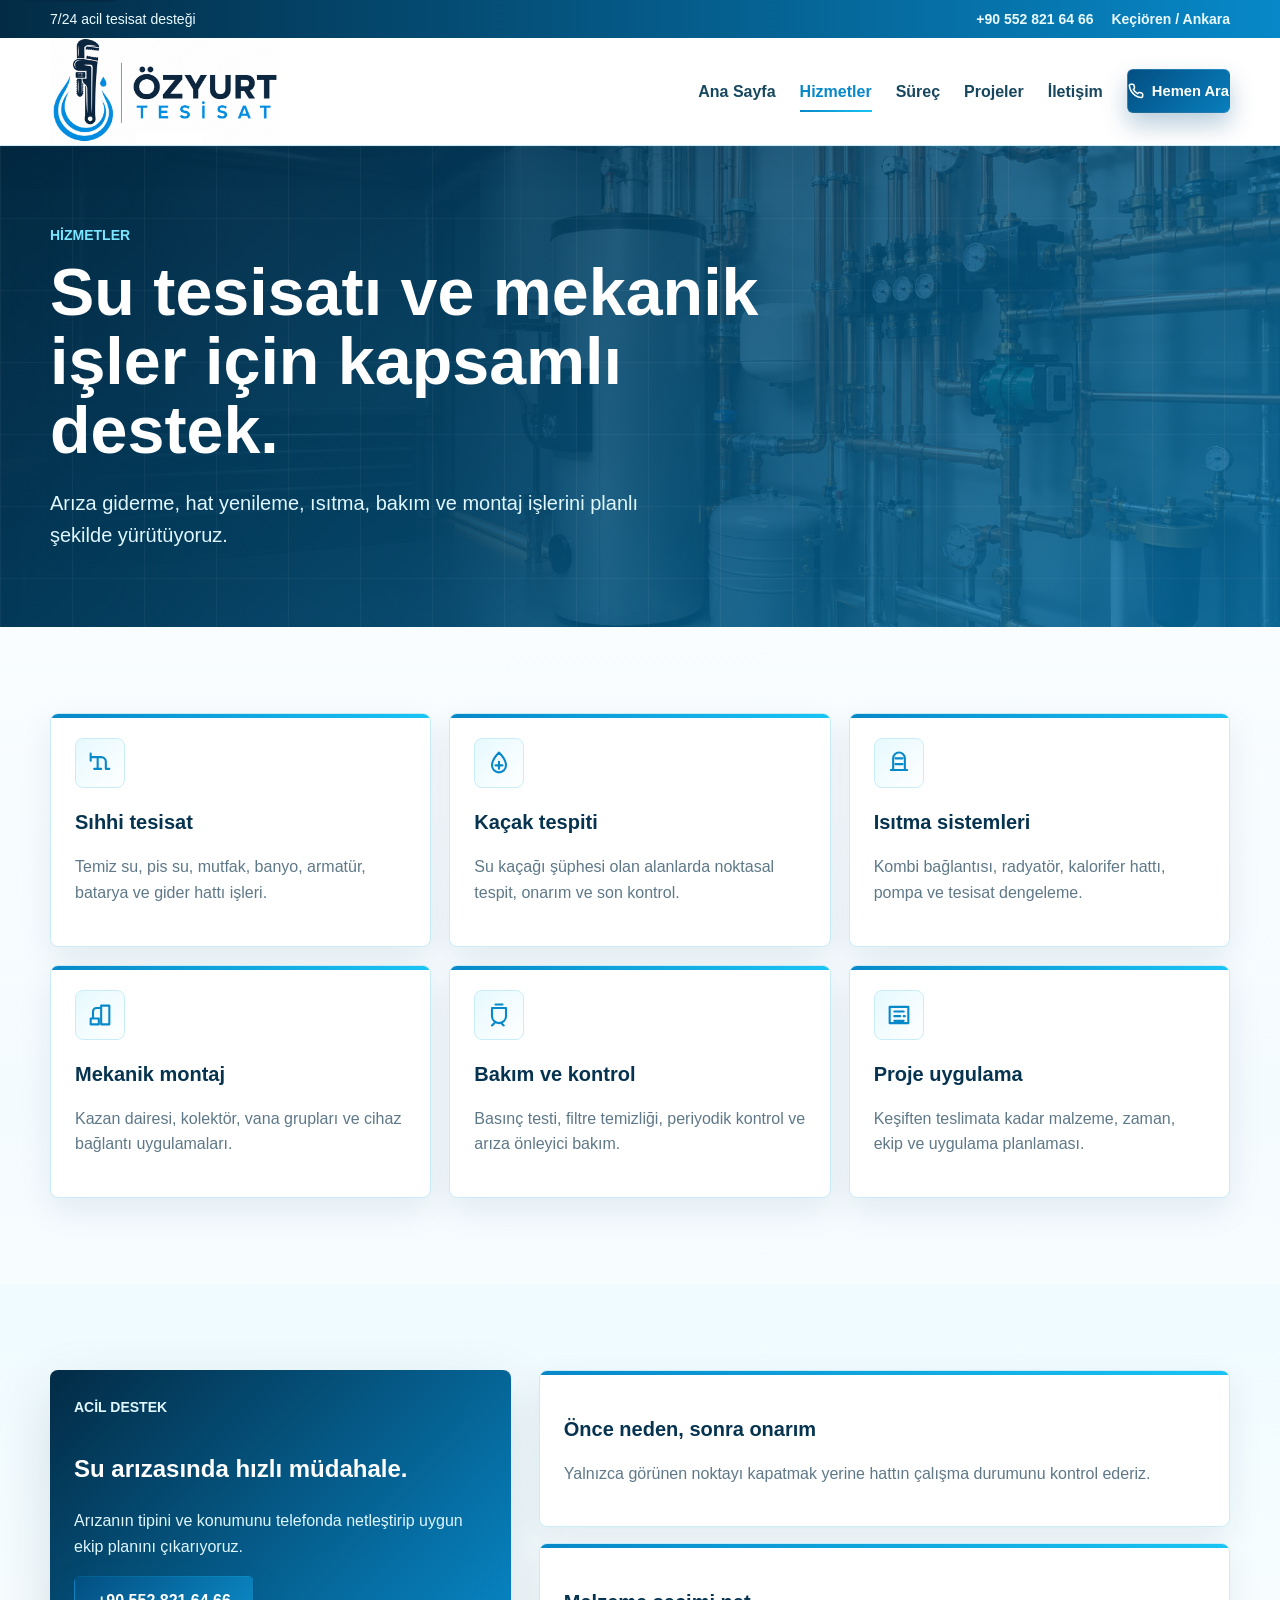
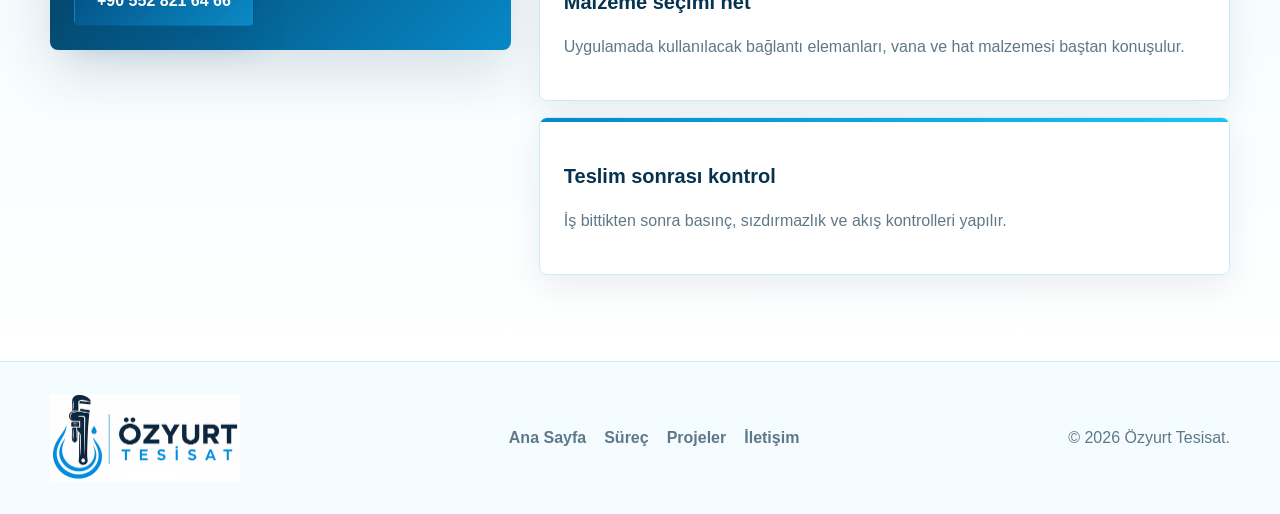
==== commit dc9ce366: "Add files via upload" ====
--- a/hizmetler.html
+++ b/hizmetler.html
@@ -7,7 +7,7 @@
     <title>Hizmetler | Özyurt Tesisat</title>
     <link rel="icon" href="assets/favicon.ico?v=tesisat3" sizes="any">
     <link rel="icon" href="assets/favicon.png?v=tesisat3" type="image/png">
-    <link rel="stylesheet" href="styles.css?v=tesisat1">
+    <link rel="stylesheet" href="styles.css?v=reveal1">
   </head>
   <body data-page="hizmetler">
     <a class="skip-link" href="#icerik">İçeriğe geç</a>
@@ -15,7 +15,7 @@
       <div class="topbar">
         <div class="container topbar__inner">
           <span>7/24 acil tesisat desteği</span>
-          <div class="topbar__links"><a href="tel:+9005526466">+90 0552 64 66</a><a href="iletisim.html">Keçiören / Ankara</a></div>
+          <div class="topbar__links"><a href="tel:+905528216466">+90 552 821 64 66</a><a href="iletisim.html">Keçiören / Ankara</a></div>
         </div>
       </div>
       <nav class="navbar" aria-label="Ana menü">
@@ -28,7 +28,7 @@
             <a href="surec.html" data-page-link="surec">Süreç</a>
             <a href="projeler.html" data-page-link="projeler">Projeler</a>
             <a href="iletisim.html" data-page-link="iletisim">İletişim</a>
-            <a class="nav-cta" href="tel:+9005526466"><svg viewBox="0 0 24 24" aria-hidden="true"><path d="M22 16.9v3a2 2 0 0 1-2.2 2 19.8 19.8 0 0 1-8.6-3.1 19.4 19.4 0 0 1-6-6A19.8 19.8 0 0 1 2.1 4.2 2 2 0 0 1 4.1 2h3a2 2 0 0 1 2 1.7c.1.9.3 1.7.6 2.5a2 2 0 0 1-.4 2.1L8 9.6a16 16 0 0 0 6.4 6.4l1.3-1.3a2 2 0 0 1 2.1-.4c.8.3 1.6.5 2.5.6A2 2 0 0 1 22 16.9Z"/></svg>Hemen Ara</a>
+            <a class="nav-cta" href="tel:+905528216466"><svg viewBox="0 0 24 24" aria-hidden="true"><path d="M22 16.9v3a2 2 0 0 1-2.2 2 19.8 19.8 0 0 1-8.6-3.1 19.4 19.4 0 0 1-6-6A19.8 19.8 0 0 1 2.1 4.2 2 2 0 0 1 4.1 2h3a2 2 0 0 1 2 1.7c.1.9.3 1.7.6 2.5a2 2 0 0 1-.4 2.1L8 9.6a16 16 0 0 0 6.4 6.4l1.3-1.3a2 2 0 0 1 2.1-.4c.8.3 1.6.5 2.5.6A2 2 0 0 1 22 16.9Z"/></svg>Hemen Ara</a>
           </div>
         </div>
       </nav>
@@ -60,7 +60,7 @@
             <p class="eyebrow">Acil destek</p>
             <h2>Su arızasında hızlı müdahale.</h2>
             <p>Arızanın tipini ve konumunu telefonda netleştirip uygun ekip planını çıkarıyoruz.</p>
-            <a class="btn btn--primary" href="tel:+9005526466">+90 0552 64 66</a>
+            <a class="btn btn--primary" href="tel:+905528216466">+90 552 821 64 66</a>
           </aside>
           <div class="detail-stack">
             <article class="card-panel"><h3>Önce neden, sonra onarım</h3><p>Yalnızca görünen noktayı kapatmak yerine hattın çalışma durumunu kontrol ederiz.</p></article>
@@ -78,6 +78,6 @@
         <p>© <span id="year"></span> Özyurt Tesisat.</p>
       </div>
     </footer>
-    <script src="script.js?v=noanim1"></script>
+    <script src="script.js?v=phone1"></script>
   </body>
 </html>
--- a/styles.css
+++ b/styles.css
@@ -316,6 +316,68 @@
   color: var(--paper);
   background: linear-gradient(135deg, #128c4a, #25d366);
   box-shadow: 0 16px 32px rgba(18, 140, 74, 0.28);
+}
+
+.floating-call {
+  position: fixed;
+  right: 22px;
+  bottom: 22px;
+  z-index: 80;
+  display: inline-flex;
+  align-items: center;
+  justify-content: center;
+  width: 62px;
+  height: 62px;
+  color: #fff;
+  background: linear-gradient(135deg, #034f82, #0782bd);
+  border: 1px solid rgba(255, 255, 255, 0.35);
+  border-radius: 50%;
+  box-shadow: 0 18px 36px rgba(3, 79, 130, 0.35);
+}
+
+.floating-call svg {
+  width: 27px;
+  height: 27px;
+  fill: none;
+  stroke: currentColor;
+  stroke-width: 2.4;
+  stroke-linecap: round;
+  stroke-linejoin: round;
+}
+
+.floating-call:focus-visible {
+  outline: 3px solid rgba(13, 180, 236, 0.35);
+  outline-offset: 4px;
+}
+
+.reveal {
+  opacity: 0;
+  transform: translateY(24px);
+  transition:
+    opacity 0.7s,
+    transform 0.7s;
+}
+
+.reveal.in-view {
+  opacity: 1;
+  transform: translateY(0);
+}
+
+@media (prefers-reduced-motion: reduce) {
+  html {
+    scroll-behavior: auto;
+  }
+
+  .reveal {
+    transform: translateY(24px);
+    transition:
+      opacity 0.7s,
+      transform 0.7s;
+  }
+
+  .reveal.in-view {
+    transform: translateY(0);
+  }
 }
 
 .btn--ghost {
@@ -1062,6 +1124,20 @@
     max-width: calc(100vw - 88px);
   }
 
+  .floating-call {
+    right: auto;
+    left: min(calc(100vw - 72px), 318px);
+    top: calc(100vh - 74px);
+    bottom: auto;
+    width: 56px;
+    height: 56px;
+  }
+
+  .floating-call svg {
+    width: 24px;
+    height: 24px;
+  }
+
   .site-menu {
     top: 110px;
     left: 14px;
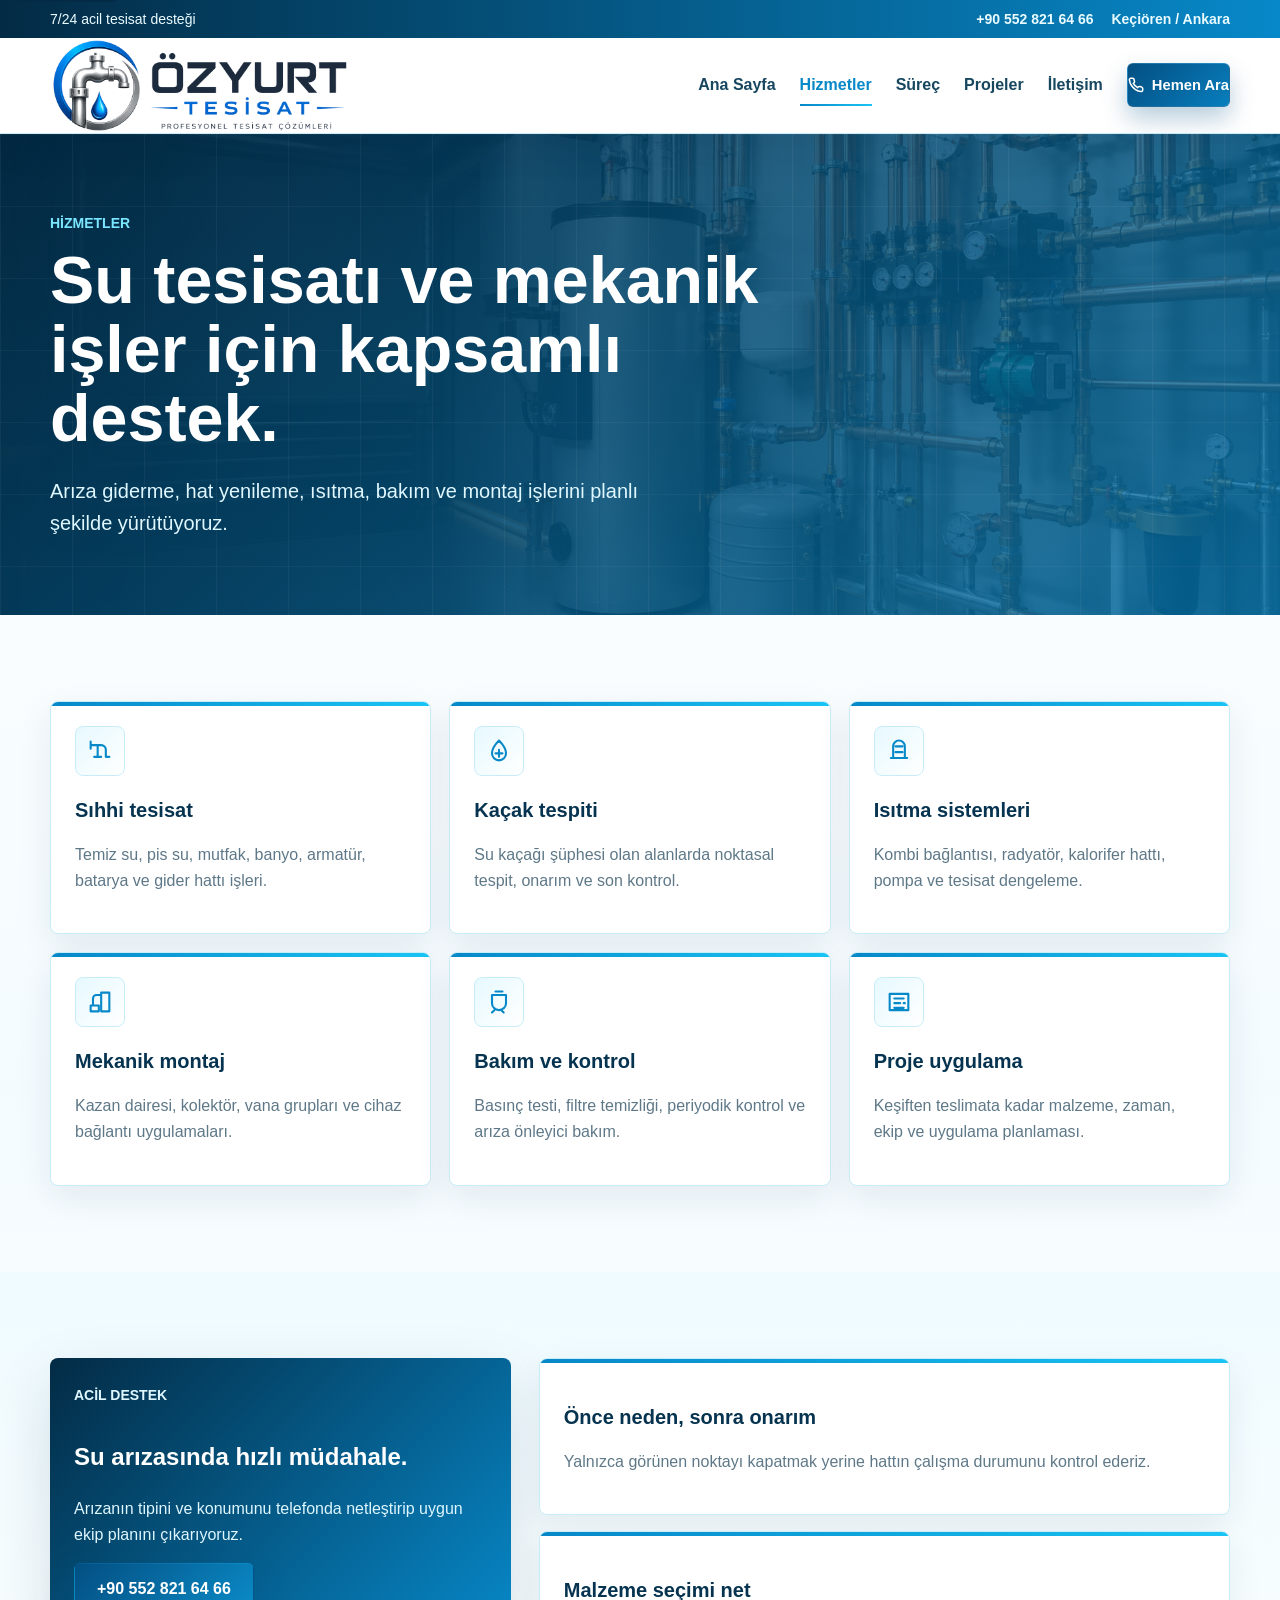
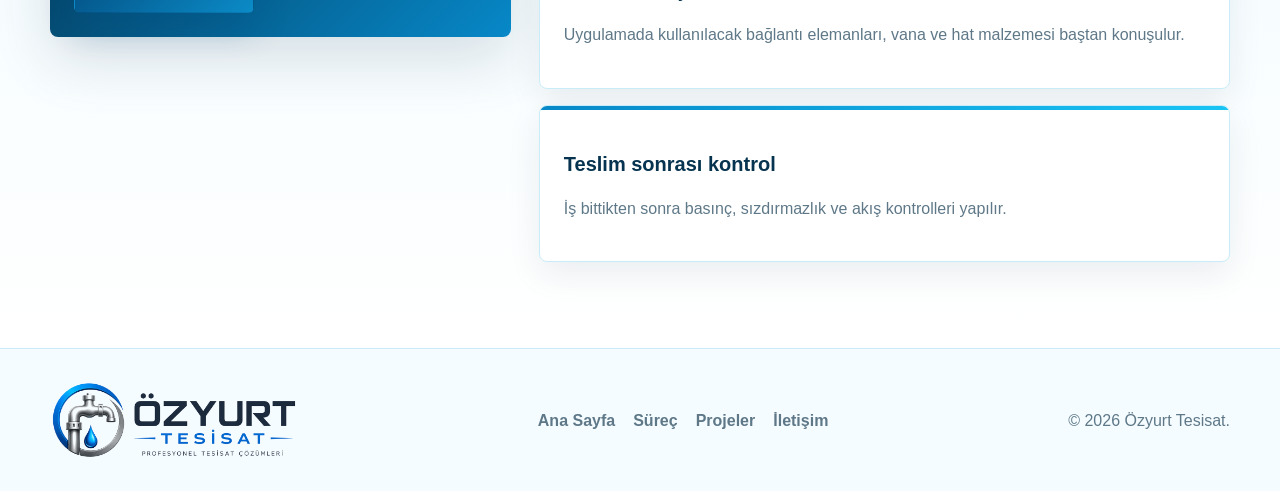
==== commit 5a255e96: "Add files via upload" ====
--- a/hizmetler.html
+++ b/hizmetler.html
@@ -5,9 +5,9 @@
     <meta name="viewport" content="width=device-width, initial-scale=1">
     <meta name="description" content="Özyurt Tesisat hizmetleri: sıhhi tesisat, kaçak tespiti, ısıtma sistemleri, mekanik montaj, bakım ve proje uygulama.">
     <title>Hizmetler | Özyurt Tesisat</title>
-    <link rel="icon" href="assets/favicon.ico?v=tesisat3" sizes="any">
-    <link rel="icon" href="assets/favicon.png?v=tesisat3" type="image/png">
-    <link rel="stylesheet" href="styles.css?v=reveal1">
+    <link rel="icon" href="assets/favicon.ico?v=favicon2" sizes="any">
+    <link rel="icon" href="assets/favicon.png?v=favicon2" type="image/png">
+    <link rel="stylesheet" href="styles.css?v=metal3">
   </head>
   <body data-page="hizmetler">
     <a class="skip-link" href="#icerik">İçeriğe geç</a>
@@ -20,7 +20,7 @@
       </div>
       <nav class="navbar" aria-label="Ana menü">
         <div class="container navbar__inner">
-          <a class="brand" href="index.html"><img src="assets/ozyurt-logo-banner.png?v=tesisat1" alt="Özyurt Tesisat"></a>
+          <a class="brand" href="index.html"><img src="assets/ozyurt-logo-banner.png?v=metal3" alt="Özyurt Tesisat"></a>
           <button class="menu-toggle" type="button" aria-expanded="false" aria-controls="site-menu"><span class="menu-toggle__line"></span><span class="menu-toggle__line"></span><span class="menu-toggle__line"></span><span class="sr-only">Menü</span></button>
           <div class="site-menu" id="site-menu">
             <a href="index.html" data-page-link="home">Ana Sayfa</a>
@@ -73,7 +73,7 @@
 
     <footer class="site-footer">
       <div class="container site-footer__inner">
-        <img src="assets/ozyurt-logo-banner.png?v=tesisat1" alt="Özyurt Tesisat">
+        <img src="assets/ozyurt-logo-banner.png?v=metal3" alt="Özyurt Tesisat">
         <div class="footer-links"><a href="index.html">Ana Sayfa</a><a href="surec.html">Süreç</a><a href="projeler.html">Projeler</a><a href="iletisim.html">İletişim</a></div>
         <p>© <span id="year"></span> Özyurt Tesisat.</p>
       </div>
--- a/styles.css
+++ b/styles.css
@@ -113,17 +113,18 @@
 }
 
 .navbar__inner {
-  min-height: 88px;
+  min-height: 92px;
 }
 
 .brand {
-  width: 230px;
+  width: 300px;
   max-width: 45vw;
 }
 
 .brand img {
   width: 100%;
   height: auto;
+  border-radius: 8px;
 }
 
 .site-menu {
@@ -1004,7 +1005,8 @@
 }
 
 .site-footer img {
-  width: 190px;
+  width: 248px;
+  border-radius: 8px;
 }
 
 .site-footer p,
@@ -1116,11 +1118,11 @@
 
   .navbar__inner {
     gap: 14px;
-    min-height: 68px;
+    min-height: 76px;
   }
 
   .brand {
-    width: 160px;
+    width: 186px;
     max-width: calc(100vw - 88px);
   }
 
@@ -1241,7 +1243,7 @@
 
 @media (max-width: 420px) {
   .brand {
-    width: 150px;
+    width: 172px;
   }
 
   .hero h1,
@@ -1261,7 +1263,7 @@
 
 @media (max-width: 360px) {
   .brand {
-    width: 142px;
+    width: 162px;
   }
 
   .hero h1,
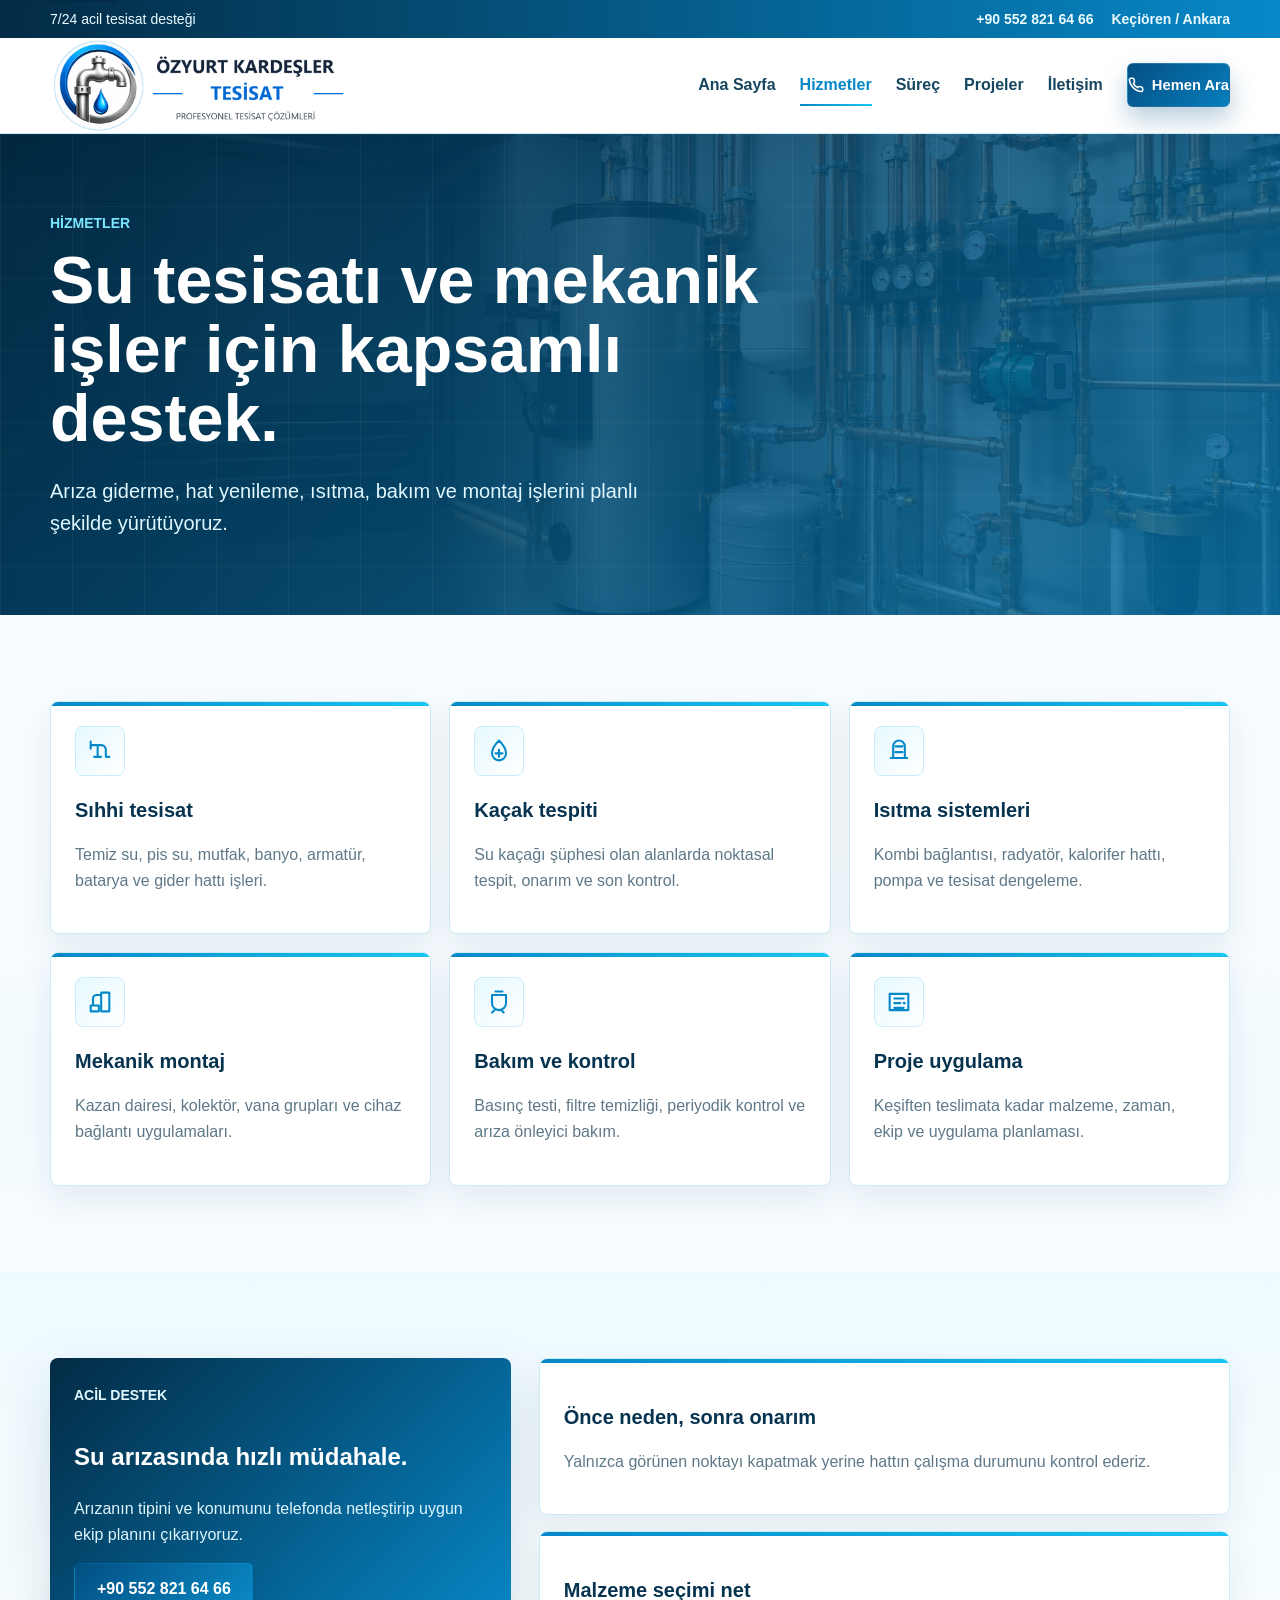
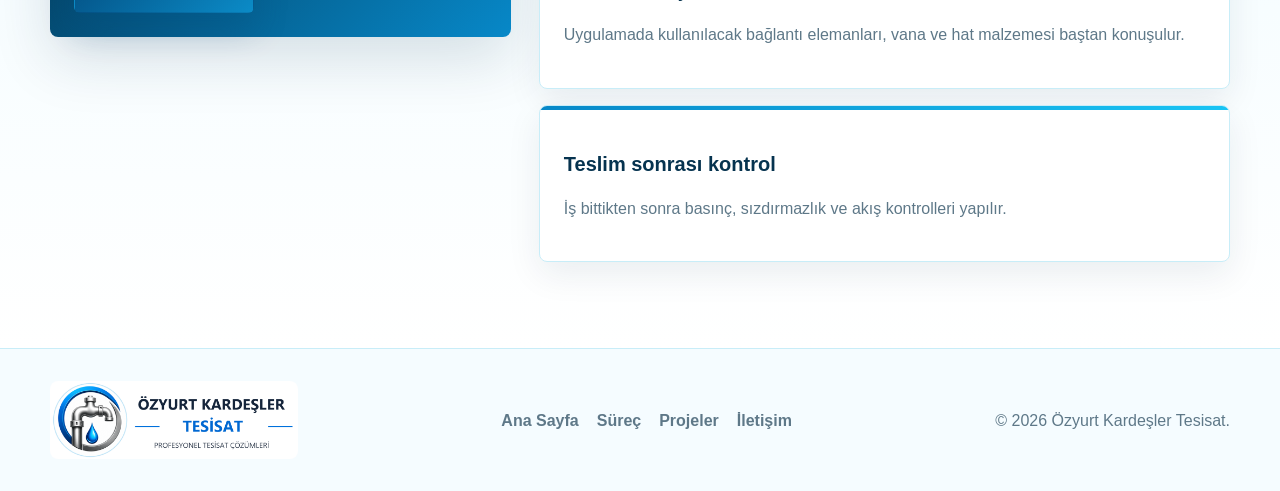
==== commit af206969: "Add files via upload" ====
--- a/hizmetler.html
+++ b/hizmetler.html
@@ -3,8 +3,8 @@
   <head>
     <meta charset="utf-8">
     <meta name="viewport" content="width=device-width, initial-scale=1">
-    <meta name="description" content="Özyurt Tesisat hizmetleri: sıhhi tesisat, kaçak tespiti, ısıtma sistemleri, mekanik montaj, bakım ve proje uygulama.">
-    <title>Hizmetler | Özyurt Tesisat</title>
+    <meta name="description" content="Özyurt Kardeşler Tesisat hizmetleri: sıhhi tesisat, kaçak tespiti, ısıtma sistemleri, mekanik montaj, bakım ve proje uygulama.">
+    <title>Hizmetler | Özyurt Kardeşler Tesisat</title>
     <link rel="icon" href="assets/favicon.ico?v=favicon2" sizes="any">
     <link rel="icon" href="assets/favicon.png?v=favicon2" type="image/png">
     <link rel="stylesheet" href="styles.css?v=metal3">
@@ -20,7 +20,7 @@
       </div>
       <nav class="navbar" aria-label="Ana menü">
         <div class="container navbar__inner">
-          <a class="brand" href="index.html"><img src="assets/ozyurt-logo-banner.png?v=metal3" alt="Özyurt Tesisat"></a>
+          <a class="brand" href="index.html"><img src="assets/ozyurt-logo-banner.png?v=kardesler1" alt="Özyurt Kardeşler Tesisat"></a>
           <button class="menu-toggle" type="button" aria-expanded="false" aria-controls="site-menu"><span class="menu-toggle__line"></span><span class="menu-toggle__line"></span><span class="menu-toggle__line"></span><span class="sr-only">Menü</span></button>
           <div class="site-menu" id="site-menu">
             <a href="index.html" data-page-link="home">Ana Sayfa</a>
@@ -73,9 +73,9 @@
 
     <footer class="site-footer">
       <div class="container site-footer__inner">
-        <img src="assets/ozyurt-logo-banner.png?v=metal3" alt="Özyurt Tesisat">
+        <img src="assets/ozyurt-logo-banner.png?v=kardesler1" alt="Özyurt Kardeşler Tesisat">
         <div class="footer-links"><a href="index.html">Ana Sayfa</a><a href="surec.html">Süreç</a><a href="projeler.html">Projeler</a><a href="iletisim.html">İletişim</a></div>
-        <p>© <span id="year"></span> Özyurt Tesisat.</p>
+        <p>© <span id="year"></span> Özyurt Kardeşler Tesisat.</p>
       </div>
     </footer>
     <script src="script.js?v=phone1"></script>
